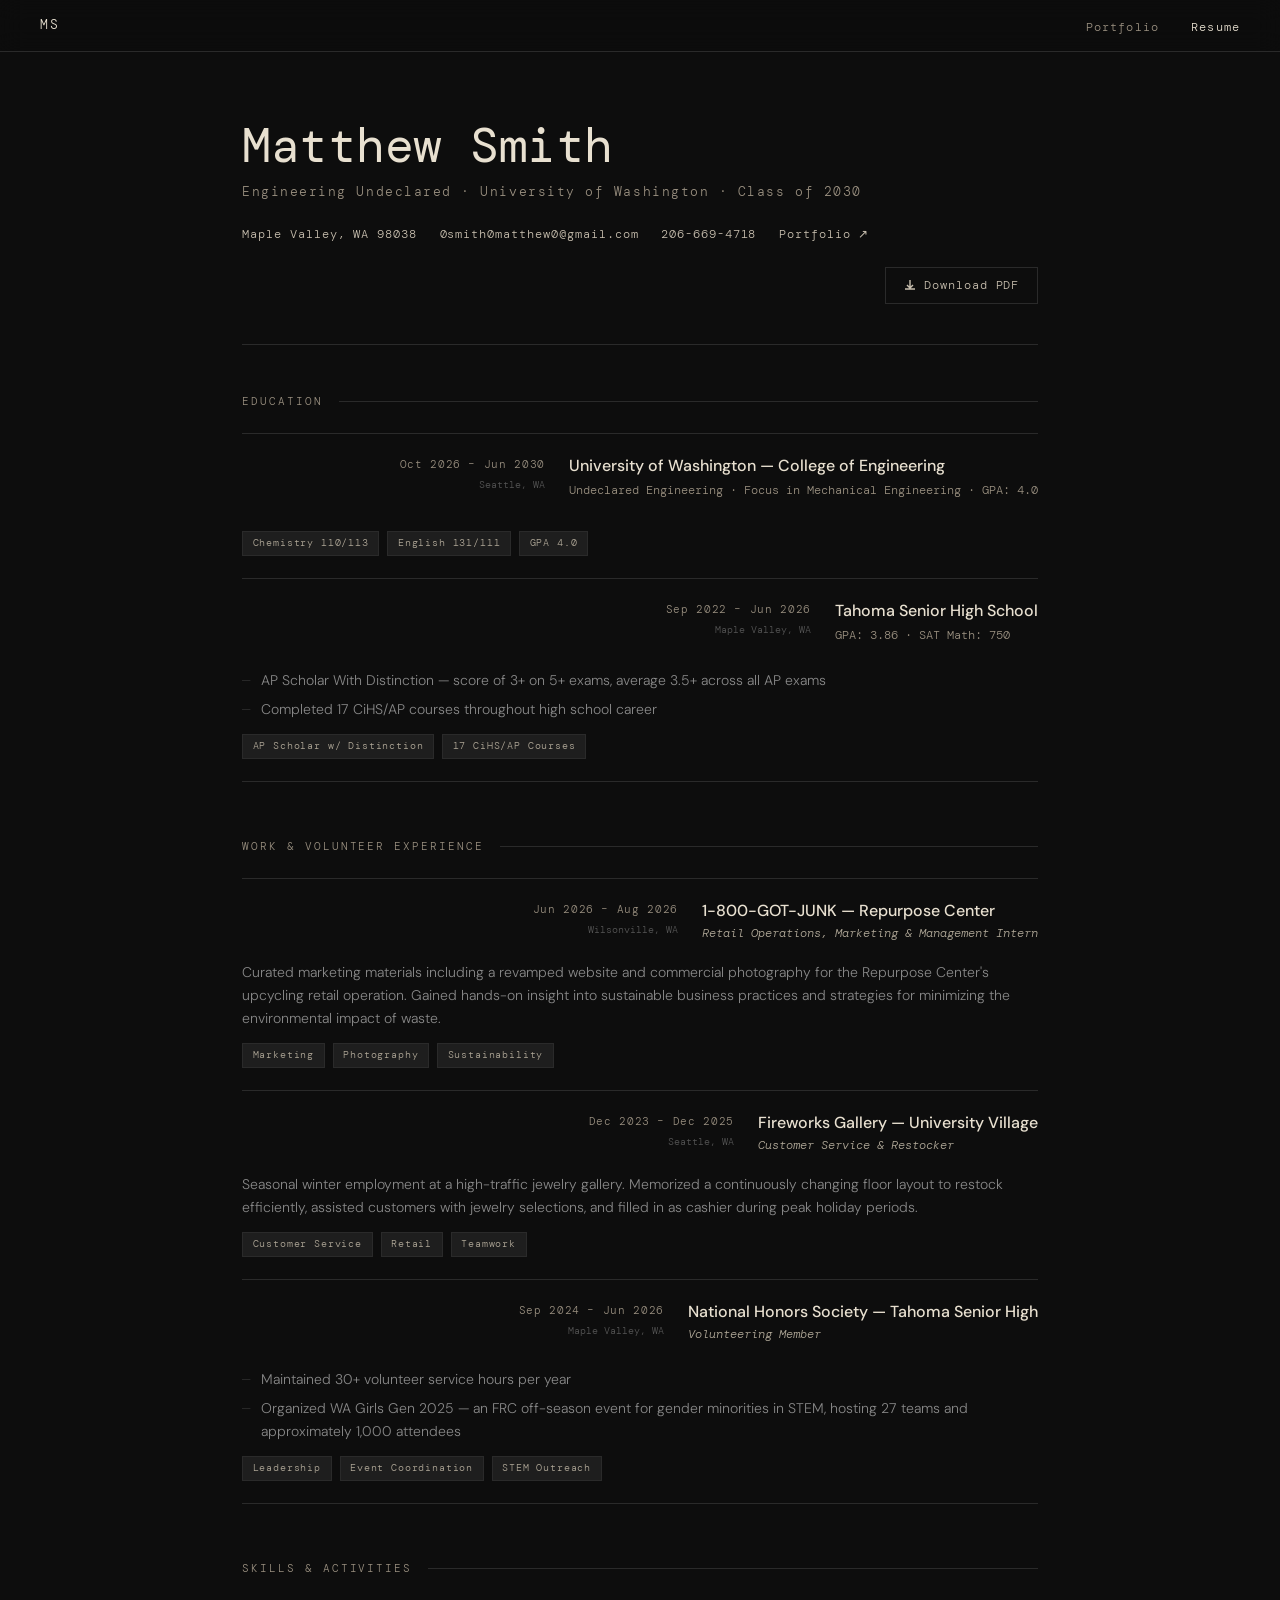
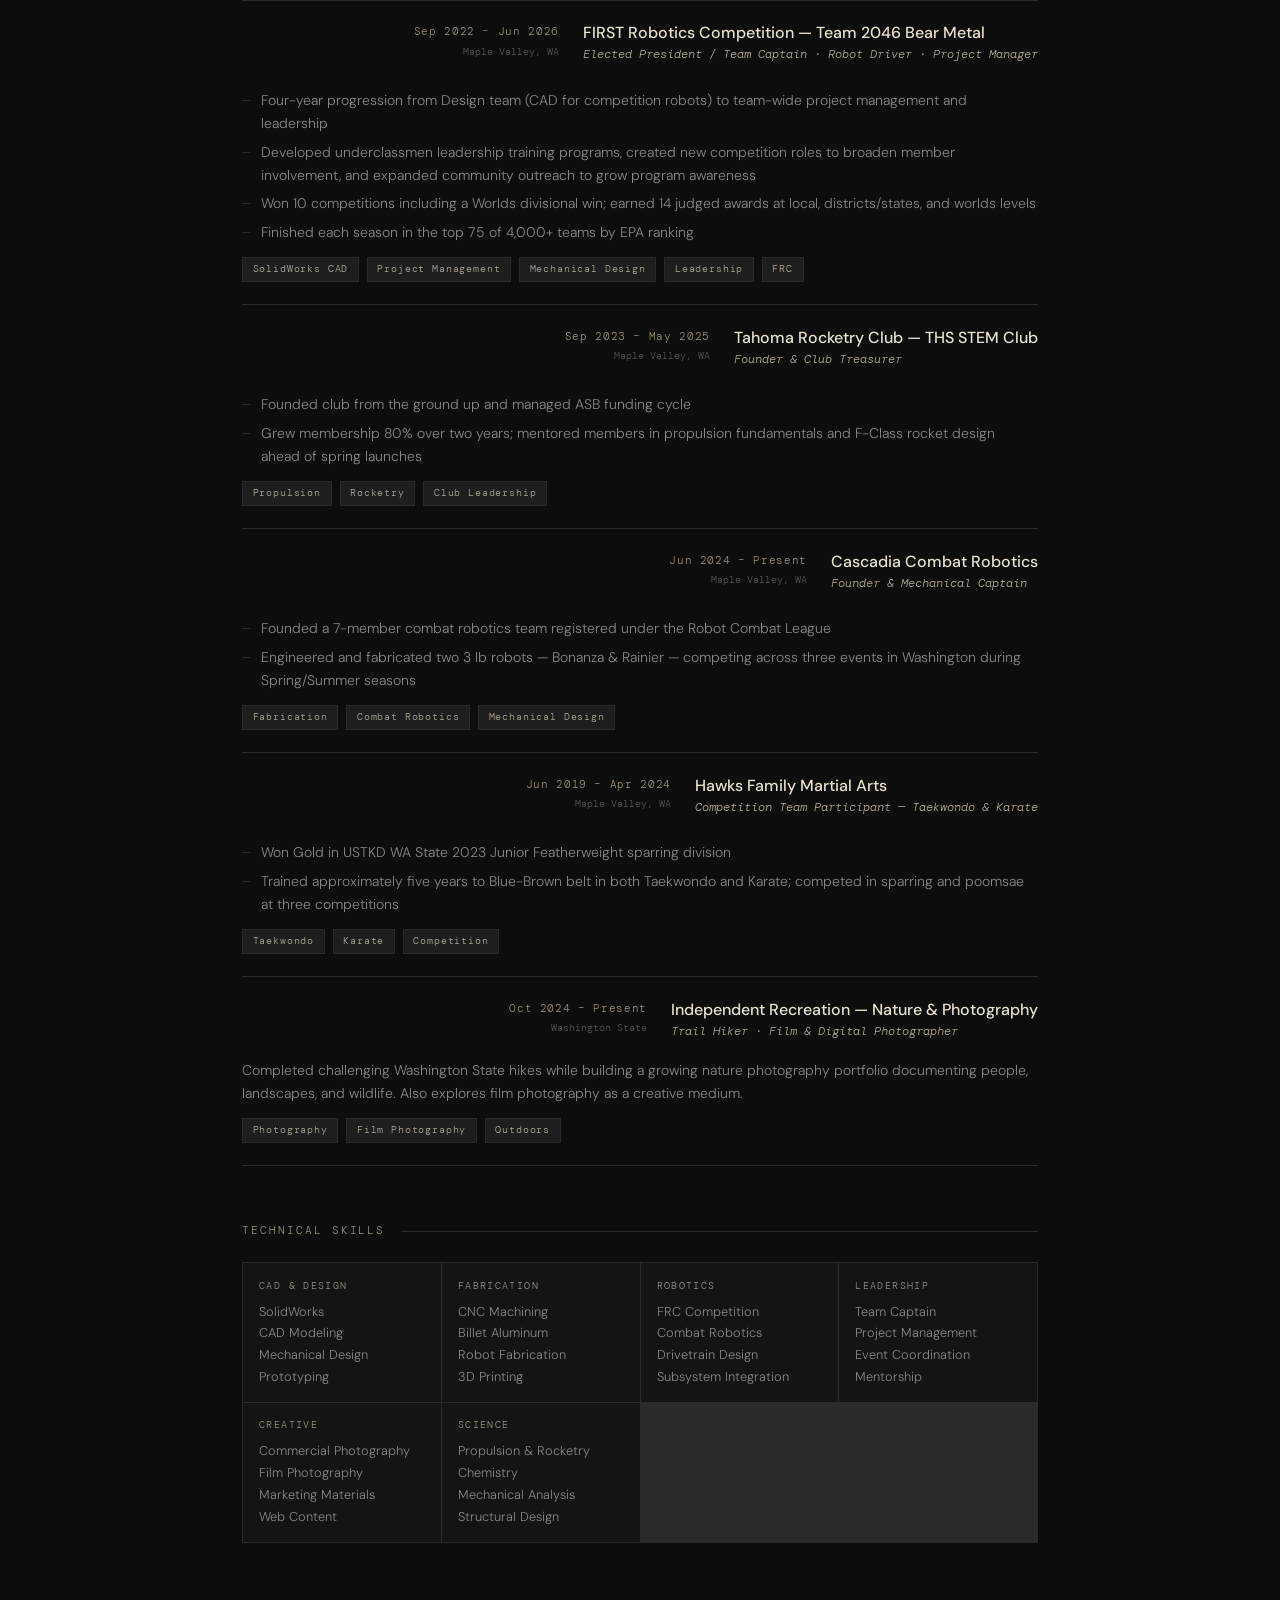
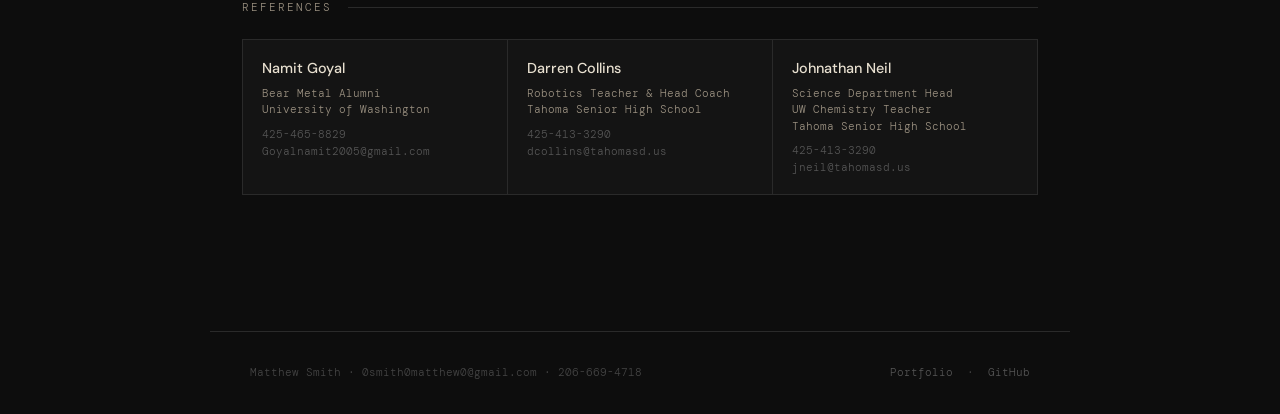
==== resume.html @ 2318c555 "Resume Page - Added" ====
<!DOCTYPE html>
<html lang="en">
<head>
  <meta charset="UTF-8" />
  <meta name="viewport" content="width=device-width, initial-scale=1.0" />
  <title>Matthew Smith — Résumé</title>
  <link rel="preconnect" href="https://fonts.googleapis.com" />
  <link rel="preconnect" href="https://fonts.gstatic.com" crossorigin />
  <link href="https://fonts.googleapis.com/css2?family=DM+Mono:ital,wght@0,300;0,400;0,500;1,300&family=DM+Sans:ital,opsz,wght@0,9..40,300;0,9..40,400;0,9..40,500;0,9..40,600;1,9..40,300&display=swap" rel="stylesheet" />
  <style>
    /* ── Design tokens (mirrors main site dark palette) ── */
    :root {
      --bg:          #0d0d0d;
      --surface:     #141414;
      --surface-2:   #1c1c1c;
      --border:      #2a2a2a;
      --accent:      #e8e0d0;       /* warm off-white — hero/headings */
      --accent-dim:  #9a9080;       /* muted labels */
      --tag-bg:      #1e1e1e;
      --tag-fg:      #b0a898;
      --link:        #c8bfaf;
      --red:         #c0392b;       /* subtle accent strip */
      --mono:        'DM Mono', monospace;
      --sans:        'DM Sans', sans-serif;
    }

    *, *::before, *::after { box-sizing: border-box; margin: 0; padding: 0; }

    html { scroll-behavior: smooth; }

    body {
      background: var(--bg);
      color: var(--accent);
      font-family: var(--sans);
      font-weight: 300;
      line-height: 1.6;
      min-height: 100vh;
    }

    /* ── NAV (matches main site) ── */
    nav {
      position: fixed; top: 0; left: 0; right: 0; z-index: 100;
      display: flex; align-items: center; justify-content: space-between;
      padding: 0 2.5rem;
      height: 52px;
      background: rgba(13,13,13,.92);
      backdrop-filter: blur(12px);
      border-bottom: 1px solid var(--border);
    }

    .nav-logo {
      font-family: var(--mono);
      font-size: .8rem;
      letter-spacing: .12em;
      color: var(--accent);
      text-decoration: none;
    }

    .nav-links {
      display: flex; gap: 2rem; align-items: center;
      list-style: none;
    }

    .nav-links a {
      font-family: var(--mono);
      font-size: .72rem;
      letter-spacing: .1em;
      color: var(--accent-dim);
      text-decoration: none;
      transition: color .2s;
    }
    .nav-links a:hover, .nav-links a.active { color: var(--accent); }

    /* ── PAGE SHELL ── */
    main {
      max-width: 860px;
      margin: 0 auto;
      padding: 120px 2rem 80px;
    }

    /* ── HERO HEADER ── */
    .resume-header {
      border-bottom: 1px solid var(--border);
      padding-bottom: 2.5rem;
      margin-bottom: 3rem;
    }

    .resume-header h1 {
      font-family: var(--mono);
      font-size: clamp(2rem, 5vw, 3rem);
      font-weight: 400;
      letter-spacing: -.01em;
      color: var(--accent);
      line-height: 1.1;
    }

    .resume-header .sub {
      font-family: var(--mono);
      font-size: .8rem;
      color: var(--accent-dim);
      letter-spacing: .12em;
      margin-top: .6rem;
    }

    .contact-row {
      display: flex; flex-wrap: wrap; gap: 1.4rem;
      margin-top: 1.4rem;
    }

    .contact-row a, .contact-row span {
      font-family: var(--mono);
      font-size: .75rem;
      color: var(--link);
      text-decoration: none;
      letter-spacing: .08em;
    }
    .contact-row a:hover { color: var(--accent); }

    .dl-btn {
      margin-left: auto;
      align-self: flex-start;
      display: inline-flex; align-items: center; gap: .5rem;
      padding: .5rem 1.1rem;
      border: 1px solid var(--border);
      color: var(--accent-dim);
      font-family: var(--mono);
      font-size: .72rem;
      letter-spacing: .1em;
      text-decoration: none;
      transition: border-color .2s, color .2s;
    }
    .dl-btn:hover { border-color: var(--accent-dim); color: var(--accent); }

    /* ── SECTION BLOCK ── */
    .section {
      margin-bottom: 3.5rem;
    }

    .section-label {
      font-family: var(--mono);
      font-size: .68rem;
      letter-spacing: .18em;
      color: var(--accent-dim);
      text-transform: uppercase;
      margin-bottom: 1.4rem;
      display: flex; align-items: center; gap: 1rem;
    }
    .section-label::after {
      content: '';
      flex: 1;
      height: 1px;
      background: var(--border);
    }

    /* ── ENTRY CARD ── */
    .entry {
      display: grid;
      grid-template-columns: 1fr auto;
      gap: .2rem 1.5rem;
      padding: 1.4rem 0;
      border-bottom: 1px solid var(--border);
    }
    .entry:first-of-type { border-top: 1px solid var(--border); }

    .entry-title {
      font-size: 1rem;
      font-weight: 500;
      color: var(--accent);
      line-height: 1.3;
    }

    .entry-org {
      font-family: var(--mono);
      font-size: .75rem;
      color: var(--accent-dim);
      margin-top: .25rem;
    }

    .entry-role {
      font-family: var(--mono);
      font-size: .72rem;
      color: var(--tag-fg);
      font-style: italic;
      margin-top: .15rem;
    }

    .entry-meta {
      text-align: right;
      grid-row: 1 / 3;
    }

    .entry-date {
      font-family: var(--mono);
      font-size: .68rem;
      color: var(--accent-dim);
      letter-spacing: .06em;
      white-space: nowrap;
    }

    .entry-location {
      font-family: var(--mono);
      font-size: .65rem;
      color: #555;
      margin-top: .2rem;
    }

    .entry-body {
      grid-column: 1 / -1;
      margin-top: .7rem;
    }

    .entry-body p {
      font-size: .875rem;
      color: #888;
      line-height: 1.65;
    }

    .entry-body ul {
      list-style: none;
      padding: 0;
      margin-top: .4rem;
    }

    .entry-body ul li {
      font-size: .875rem;
      color: #888;
      line-height: 1.65;
      padding-left: 1.2rem;
      position: relative;
      margin-bottom: .35rem;
    }
    .entry-body ul li::before {
      content: '—';
      position: absolute; left: 0;
      color: var(--border);
      font-family: var(--mono);
    }

    /* ── TAGS ── */
    .tags {
      display: flex; flex-wrap: wrap; gap: .5rem;
      margin-top: .8rem;
    }

    .tag {
      font-family: var(--mono);
      font-size: .65rem;
      letter-spacing: .08em;
      color: var(--tag-fg);
      background: var(--tag-bg);
      border: 1px solid var(--border);
      padding: .2rem .6rem;
    }

    /* ── SKILLS GRID ── */
    .skills-grid {
      display: grid;
      grid-template-columns: repeat(auto-fill, minmax(180px, 1fr));
      gap: 1px;
      background: var(--border);
      border: 1px solid var(--border);
      margin-top: 1rem;
    }

    .skill-cell {
      background: var(--surface);
      padding: .9rem 1rem;
    }

    .skill-cell .skill-cat {
      font-family: var(--mono);
      font-size: .62rem;
      letter-spacing: .14em;
      color: var(--accent-dim);
      text-transform: uppercase;
      margin-bottom: .45rem;
    }

    .skill-cell .skill-items {
      font-size: .8rem;
      color: #888;
      line-height: 1.7;
    }

    /* ── REFERENCES ── */
    .refs-grid {
      display: grid;
      grid-template-columns: repeat(auto-fill, minmax(240px, 1fr));
      gap: 1px;
      background: var(--border);
      border: 1px solid var(--border);
      margin-top: 1rem;
    }

    .ref-card {
      background: var(--surface);
      padding: 1.1rem 1.2rem;
    }

    .ref-name {
      font-size: .9rem;
      font-weight: 500;
      color: var(--accent);
    }

    .ref-title {
      font-family: var(--mono);
      font-size: .68rem;
      color: var(--accent-dim);
      margin-top: .3rem;
      line-height: 1.5;
    }

    .ref-contact {
      font-family: var(--mono);
      font-size: .68rem;
      color: #555;
      margin-top: .5rem;
    }

    /* ── FOOTER ── */
    footer {
      border-top: 1px solid var(--border);
      padding: 2rem 2.5rem;
      font-family: var(--mono);
      font-size: .7rem;
      color: #444;
      display: flex; justify-content: space-between; flex-wrap: wrap; gap: 1rem;
      max-width: 860px; margin: 0 auto;
    }

    footer a { color: #555; text-decoration: none; }
    footer a:hover { color: var(--accent-dim); }

    /* ── RESPONSIVE ── */
    @media (max-width: 600px) {
      nav { padding: 0 1rem; }
      main { padding: 90px 1rem 60px; }
      .entry { grid-template-columns: 1fr; }
      .entry-meta { text-align: left; grid-row: auto; }
      .contact-row { flex-direction: column; gap: .6rem; }
      .dl-btn { margin-left: 0; }
    }
  </style>
</head>
<body>

  <!-- NAV -->
  <nav>
    <a href="https://matthasus.github.io/Engineering-Portfolio/" class="nav-logo">MS</a>
    <ul class="nav-links">
      <li><a href="https://matthasus.github.io/Engineering-Portfolio/">Portfolio</a></li>
      <li><a href="#" class="active">Resume</a></li>
    </ul>
  </nav>

  <main>

    <!-- ── HEADER ── -->
    <header class="resume-header">
      <h1>Matthew Smith</h1>
      <p class="sub">Engineering Undeclared · University of Washington · Class of 2030</p>
      <div class="contact-row">
        <span>Maple Valley, WA 98038</span>
        <a href="mailto:0smith0matthew0@gmail.com">0smith0matthew0@gmail.com</a>
        <a href="tel:2066694718">206-669-4718</a>
        <a href="https://matthasus.github.io/Engineering-Portfolio/" target="_blank">Portfolio ↗</a>
        <a class="dl-btn" href="Matthew_Smith___Resume_2026.pdf" download>
          <svg width="12" height="12" viewBox="0 0 12 12" fill="none" stroke="currentColor" stroke-width="1.4">
            <path d="M6 1v7M3 6l3 3 3-3M1 10h10"/>
          </svg>
          Download PDF
        </a>
      </div>
    </header>

    <!-- ── EDUCATION ── -->
    <section class="section" id="education">
      <p class="section-label">Education</p>

      <div class="entry">
        <div>
          <div class="entry-title">University of Washington — College of Engineering</div>
          <div class="entry-org">Undeclared Engineering · Focus in Mechanical Engineering · GPA: 4.0</div>
        </div>
        <div class="entry-meta">
          <div class="entry-date">Oct 2026 – Jun 2030</div>
          <div class="entry-location">Seattle, WA</div>
        </div>
        <div class="entry-body">
          <div class="tags">
            <span class="tag">Chemistry 110/113</span>
            <span class="tag">English 131/111</span>
            <span class="tag">GPA 4.0</span>
          </div>
        </div>
      </div>

      <div class="entry">
        <div>
          <div class="entry-title">Tahoma Senior High School</div>
          <div class="entry-org">GPA: 3.86 · SAT Math: 750</div>
        </div>
        <div class="entry-meta">
          <div class="entry-date">Sep 2022 – Jun 2026</div>
          <div class="entry-location">Maple Valley, WA</div>
        </div>
        <div class="entry-body">
          <ul>
            <li>AP Scholar With Distinction — score of 3+ on 5+ exams, average 3.5+ across all AP exams</li>
            <li>Completed 17 CiHS/AP courses throughout high school career</li>
          </ul>
          <div class="tags">
            <span class="tag">AP Scholar w/ Distinction</span>
            <span class="tag">17 CiHS/AP Courses</span>
          </div>
        </div>
      </div>
    </section>

    <!-- ── WORK / VOLUNTEER ── -->
    <section class="section" id="experience">
      <p class="section-label">Work &amp; Volunteer Experience</p>

      <div class="entry">
        <div>
          <div class="entry-title">1-800-GOT-JUNK — Repurpose Center</div>
          <div class="entry-role">Retail Operations, Marketing &amp; Management Intern</div>
        </div>
        <div class="entry-meta">
          <div class="entry-date">Jun 2026 – Aug 2026</div>
          <div class="entry-location">Wilsonville, WA</div>
        </div>
        <div class="entry-body">
          <p>Curated marketing materials including a revamped website and commercial photography for the Repurpose Center's upcycling retail operation. Gained hands-on insight into sustainable business practices and strategies for minimizing the environmental impact of waste.</p>
          <div class="tags">
            <span class="tag">Marketing</span>
            <span class="tag">Photography</span>
            <span class="tag">Sustainability</span>
          </div>
        </div>
      </div>

      <div class="entry">
        <div>
          <div class="entry-title">Fireworks Gallery — University Village</div>
          <div class="entry-role">Customer Service &amp; Restocker</div>
        </div>
        <div class="entry-meta">
          <div class="entry-date">Dec 2023 – Dec 2025</div>
          <div class="entry-location">Seattle, WA</div>
        </div>
        <div class="entry-body">
          <p>Seasonal winter employment at a high-traffic jewelry gallery. Memorized a continuously changing floor layout to restock efficiently, assisted customers with jewelry selections, and filled in as cashier during peak holiday periods.</p>
          <div class="tags">
            <span class="tag">Customer Service</span>
            <span class="tag">Retail</span>
            <span class="tag">Teamwork</span>
          </div>
        </div>
      </div>

      <div class="entry">
        <div>
          <div class="entry-title">National Honors Society — Tahoma Senior High</div>
          <div class="entry-role">Volunteering Member</div>
        </div>
        <div class="entry-meta">
          <div class="entry-date">Sep 2024 – Jun 2026</div>
          <div class="entry-location">Maple Valley, WA</div>
        </div>
        <div class="entry-body">
          <ul>
            <li>Maintained 30+ volunteer service hours per year</li>
            <li>Organized WA Girls Gen 2025 — an FRC off-season event for gender minorities in STEM, hosting 27 teams and approximately 1,000 attendees</li>
          </ul>
          <div class="tags">
            <span class="tag">Leadership</span>
            <span class="tag">Event Coordination</span>
            <span class="tag">STEM Outreach</span>
          </div>
        </div>
      </div>
    </section>

    <!-- ── SKILLS / ACTIVITIES ── -->
    <section class="section" id="activities">
      <p class="section-label">Skills &amp; Activities</p>

      <div class="entry">
        <div>
          <div class="entry-title">FIRST Robotics Competition — Team 2046 Bear Metal</div>
          <div class="entry-role">Elected President / Team Captain · Robot Driver · Project Manager</div>
        </div>
        <div class="entry-meta">
          <div class="entry-date">Sep 2022 – Jun 2026</div>
          <div class="entry-location">Maple Valley, WA</div>
        </div>
        <div class="entry-body">
          <ul>
            <li>Four-year progression from Design team (CAD for competition robots) to team-wide project management and leadership</li>
            <li>Developed underclassmen leadership training programs, created new competition roles to broaden member involvement, and expanded community outreach to grow program awareness</li>
            <li>Won 10 competitions including a Worlds divisional win; earned 14 judged awards at local, districts/states, and worlds levels</li>
            <li>Finished each season in the top 75 of 4,000+ teams by EPA ranking</li>
          </ul>
          <div class="tags">
            <span class="tag">SolidWorks CAD</span>
            <span class="tag">Project Management</span>
            <span class="tag">Mechanical Design</span>
            <span class="tag">Leadership</span>
            <span class="tag">FRC</span>
          </div>
        </div>
      </div>

      <div class="entry">
        <div>
          <div class="entry-title">Tahoma Rocketry Club — THS STEM Club</div>
          <div class="entry-role">Founder &amp; Club Treasurer</div>
        </div>
        <div class="entry-meta">
          <div class="entry-date">Sep 2023 – May 2025</div>
          <div class="entry-location">Maple Valley, WA</div>
        </div>
        <div class="entry-body">
          <ul>
            <li>Founded club from the ground up and managed ASB funding cycle</li>
            <li>Grew membership 80% over two years; mentored members in propulsion fundamentals and F-Class rocket design ahead of spring launches</li>
          </ul>
          <div class="tags">
            <span class="tag">Propulsion</span>
            <span class="tag">Rocketry</span>
            <span class="tag">Club Leadership</span>
          </div>
        </div>
      </div>

      <div class="entry">
        <div>
          <div class="entry-title">Cascadia Combat Robotics</div>
          <div class="entry-role">Founder &amp; Mechanical Captain</div>
        </div>
        <div class="entry-meta">
          <div class="entry-date">Jun 2024 – Present</div>
          <div class="entry-location">Maple Valley, WA</div>
        </div>
        <div class="entry-body">
          <ul>
            <li>Founded a 7-member combat robotics team registered under the Robot Combat League</li>
            <li>Engineered and fabricated two 3 lb robots — Bonanza &amp; Rainier — competing across three events in Washington during Spring/Summer seasons</li>
          </ul>
          <div class="tags">
            <span class="tag">Fabrication</span>
            <span class="tag">Combat Robotics</span>
            <span class="tag">Mechanical Design</span>
          </div>
        </div>
      </div>

      <div class="entry">
        <div>
          <div class="entry-title">Hawks Family Martial Arts</div>
          <div class="entry-role">Competition Team Participant — Taekwondo &amp; Karate</div>
        </div>
        <div class="entry-meta">
          <div class="entry-date">Jun 2019 – Apr 2024</div>
          <div class="entry-location">Maple Valley, WA</div>
        </div>
        <div class="entry-body">
          <ul>
            <li>Won Gold in USTKD WA State 2023 Junior Featherweight sparring division</li>
            <li>Trained approximately five years to Blue-Brown belt in both Taekwondo and Karate; competed in sparring and poomsae at three competitions</li>
          </ul>
          <div class="tags">
            <span class="tag">Taekwondo</span>
            <span class="tag">Karate</span>
            <span class="tag">Competition</span>
          </div>
        </div>
      </div>

      <div class="entry">
        <div>
          <div class="entry-title">Independent Recreation — Nature &amp; Photography</div>
          <div class="entry-role">Trail Hiker · Film &amp; Digital Photographer</div>
        </div>
        <div class="entry-meta">
          <div class="entry-date">Oct 2024 – Present</div>
          <div class="entry-location">Washington State</div>
        </div>
        <div class="entry-body">
          <p>Completed challenging Washington State hikes while building a growing nature photography portfolio documenting people, landscapes, and wildlife. Also explores film photography as a creative medium.</p>
          <div class="tags">
            <span class="tag">Photography</span>
            <span class="tag">Film Photography</span>
            <span class="tag">Outdoors</span>
          </div>
        </div>
      </div>
    </section>

    <!-- ── SKILLS SUMMARY ── -->
    <section class="section" id="skills">
      <p class="section-label">Technical Skills</p>
      <div class="skills-grid">
        <div class="skill-cell">
          <p class="skill-cat">CAD &amp; Design</p>
          <p class="skill-items">SolidWorks<br>CAD Modeling<br>Mechanical Design<br>Prototyping</p>
        </div>
        <div class="skill-cell">
          <p class="skill-cat">Fabrication</p>
          <p class="skill-items">CNC Machining<br>Billet Aluminum<br>Robot Fabrication<br>3D Printing</p>
        </div>
        <div class="skill-cell">
          <p class="skill-cat">Robotics</p>
          <p class="skill-items">FRC Competition<br>Combat Robotics<br>Drivetrain Design<br>Subsystem Integration</p>
        </div>
        <div class="skill-cell">
          <p class="skill-cat">Leadership</p>
          <p class="skill-items">Team Captain<br>Project Management<br>Event Coordination<br>Mentorship</p>
        </div>
        <div class="skill-cell">
          <p class="skill-cat">Creative</p>
          <p class="skill-items">Commercial Photography<br>Film Photography<br>Marketing Materials<br>Web Content</p>
        </div>
        <div class="skill-cell">
          <p class="skill-cat">Science</p>
          <p class="skill-items">Propulsion &amp; Rocketry<br>Chemistry<br>Mechanical Analysis<br>Structural Design</p>
        </div>
      </div>
    </section>

    <!-- ── REFERENCES ── -->
    <section class="section" id="references">
      <p class="section-label">References</p>
      <div class="refs-grid">
        <div class="ref-card">
          <p class="ref-name">Namit Goyal</p>
          <p class="ref-title">Bear Metal Alumni<br>University of Washington</p>
          <p class="ref-contact">425-465-8829<br>Goyalnamit2005@gmail.com</p>
        </div>
        <div class="ref-card">
          <p class="ref-name">Darren Collins</p>
          <p class="ref-title">Robotics Teacher &amp; Head Coach<br>Tahoma Senior High School</p>
          <p class="ref-contact">425-413-3290<br>dcollins@tahomasd.us</p>
        </div>
        <div class="ref-card">
          <p class="ref-name">Johnathan Neil</p>
          <p class="ref-title">Science Department Head<br>UW Chemistry Teacher<br>Tahoma Senior High School</p>
          <p class="ref-contact">425-413-3290<br>jneil@tahomasd.us</p>
        </div>
      </div>
    </section>

  </main>

  <footer>
    <span>Matthew Smith · 0smith0matthew0@gmail.com · 206-669-4718</span>
    <span>
      <a href="https://matthasus.github.io/Engineering-Portfolio/">Portfolio</a>
      &nbsp;·&nbsp;
      <a href="https://github.com/matthasus" target="_blank">GitHub</a>
    </span>
  </footer>

</body>
</html>
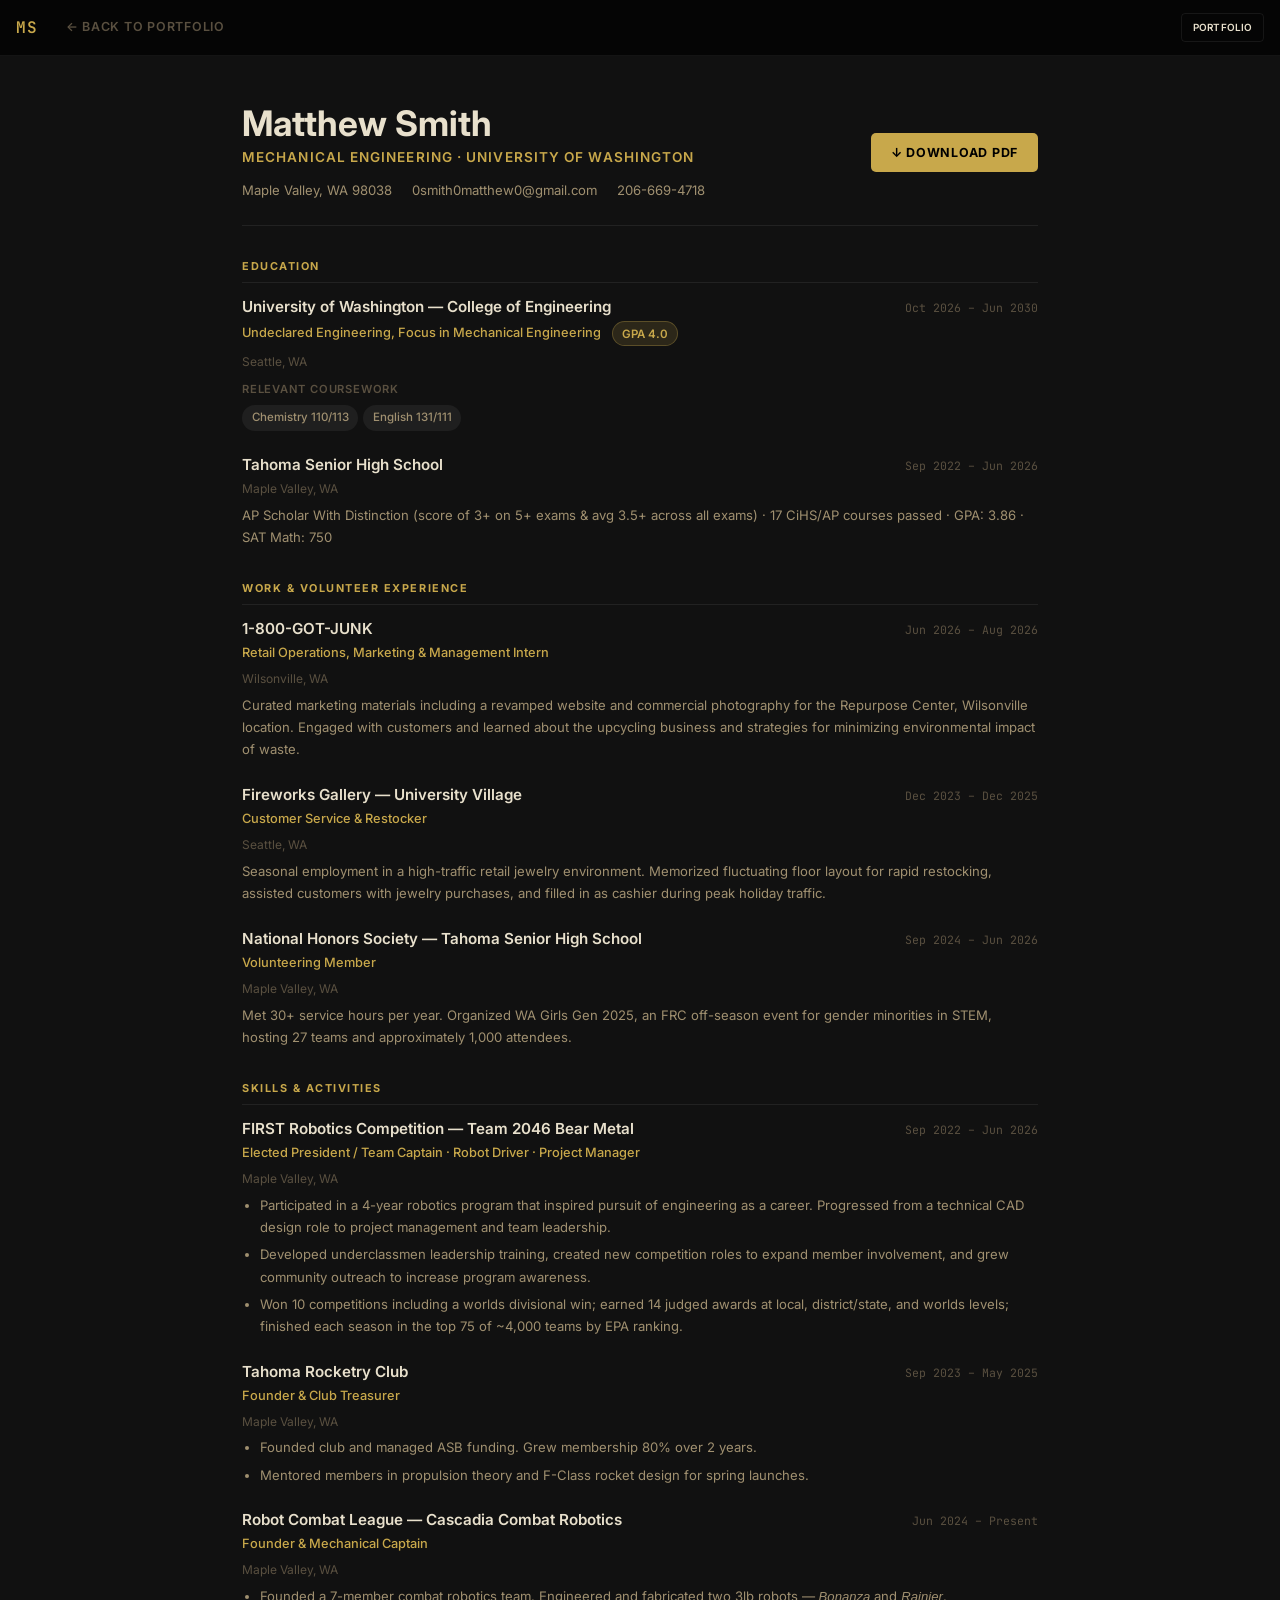
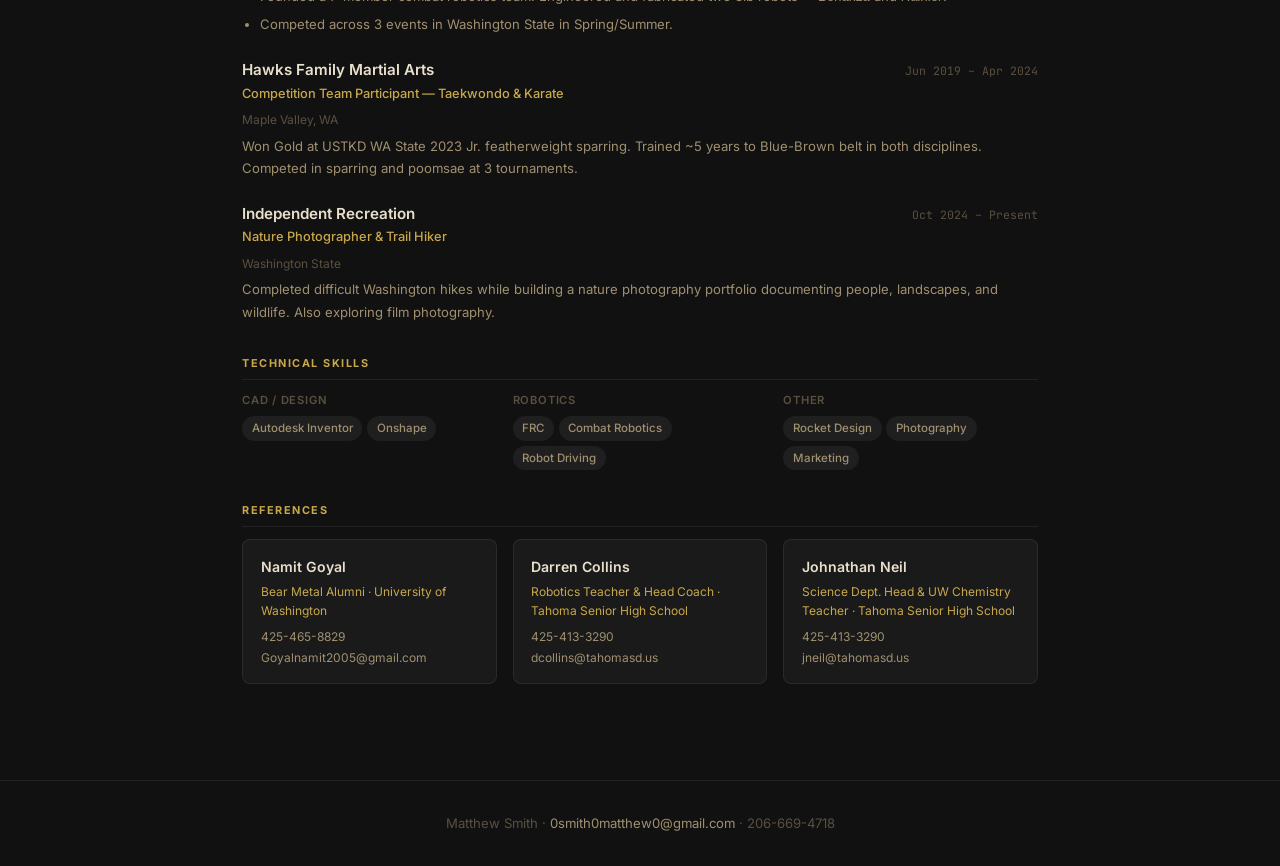
==== commit 97da8b8a: "More Images" ====
--- a/resume.html
+++ b/resume.html
@@ -1,667 +1,470 @@
 <!DOCTYPE html>
-<html lang="en">
+<html lang="en" data-theme="dark">
 <head>
-  <meta charset="UTF-8" />
-  <meta name="viewport" content="width=device-width, initial-scale=1.0" />
-  <title>Matthew Smith — Résumé</title>
-  <link rel="preconnect" href="https://fonts.googleapis.com" />
-  <link rel="preconnect" href="https://fonts.gstatic.com" crossorigin />
-  <link href="https://fonts.googleapis.com/css2?family=DM+Mono:ital,wght@0,300;0,400;0,500;1,300&family=DM+Sans:ital,opsz,wght@0,9..40,300;0,9..40,400;0,9..40,500;0,9..40,600;1,9..40,300&display=swap" rel="stylesheet" />
+  <meta charset="UTF-8"/>
+  <meta name="viewport" content="width=device-width, initial-scale=1.0"/>
+  <title>Matthew Smith — Resume</title>
+  <link rel="preconnect" href="https://fonts.googleapis.com"/>
+  <link href="https://fonts.googleapis.com/css2?family=Inter:wght@400;500;600;700&family=JetBrains+Mono:wght@400;600&display=swap" rel="stylesheet"/>
+  <link rel="stylesheet" href="style.css"/>
   <style>
-    /* ── Design tokens (mirrors main site dark palette) ── */
-    :root {
-      --bg:          #0d0d0d;
-      --surface:     #141414;
-      --surface-2:   #1c1c1c;
-      --border:      #2a2a2a;
-      --accent:      #e8e0d0;       /* warm off-white — hero/headings */
-      --accent-dim:  #9a9080;       /* muted labels */
-      --tag-bg:      #1e1e1e;
-      --tag-fg:      #b0a898;
-      --link:        #c8bfaf;
-      --red:         #c0392b;       /* subtle accent strip */
-      --mono:        'DM Mono', monospace;
-      --sans:        'DM Sans', sans-serif;
-    }
-
-    *, *::before, *::after { box-sizing: border-box; margin: 0; padding: 0; }
-
-    html { scroll-behavior: smooth; }
-
-    body {
-      background: var(--bg);
-      color: var(--accent);
-      font-family: var(--sans);
-      font-weight: 300;
-      line-height: 1.6;
-      min-height: 100vh;
-    }
-
-    /* ── NAV (matches main site) ── */
-    nav {
-      position: fixed; top: 0; left: 0; right: 0; z-index: 100;
-      display: flex; align-items: center; justify-content: space-between;
-      padding: 0 2.5rem;
-      height: 52px;
-      background: rgba(13,13,13,.92);
-      backdrop-filter: blur(12px);
-      border-bottom: 1px solid var(--border);
-    }
-
-    .nav-logo {
-      font-family: var(--mono);
-      font-size: .8rem;
-      letter-spacing: .12em;
-      color: var(--accent);
-      text-decoration: none;
-    }
-
-    .nav-links {
-      display: flex; gap: 2rem; align-items: center;
-      list-style: none;
-    }
-
-    .nav-links a {
-      font-family: var(--mono);
-      font-size: .72rem;
-      letter-spacing: .1em;
-      color: var(--accent-dim);
-      text-decoration: none;
-      transition: color .2s;
-    }
-    .nav-links a:hover, .nav-links a.active { color: var(--accent); }
-
-    /* ── PAGE SHELL ── */
-    main {
+    .resume-page {
       max-width: 860px;
       margin: 0 auto;
-      padding: 120px 2rem 80px;
-    }
-
-    /* ── HERO HEADER ── */
+      padding: calc(var(--header-h) + 3rem) 2rem 4rem;
+    }
+
     .resume-header {
+      display: flex;
+      align-items: flex-start;
+      justify-content: space-between;
+      gap: 2rem;
+      padding-bottom: 1.5rem;
       border-bottom: 1px solid var(--border);
-      padding-bottom: 2.5rem;
-      margin-bottom: 3rem;
-    }
-
-    .resume-header h1 {
-      font-family: var(--mono);
-      font-size: clamp(2rem, 5vw, 3rem);
-      font-weight: 400;
-      letter-spacing: -.01em;
+      margin-bottom: 2rem;
+      flex-wrap: wrap;
+    }
+
+    .resume-name {
+      font-size: 2.2rem;
+      font-weight: 700;
+      color: var(--text-primary);
+      margin: 0 0 0.25rem;
+      line-height: 1.1;
+    }
+
+    .resume-title {
+      font-size: 0.85rem;
       color: var(--accent);
-      line-height: 1.1;
-    }
-
-    .resume-header .sub {
-      font-family: var(--mono);
-      font-size: .8rem;
-      color: var(--accent-dim);
-      letter-spacing: .12em;
-      margin-top: .6rem;
-    }
-
-    .contact-row {
-      display: flex; flex-wrap: wrap; gap: 1.4rem;
-      margin-top: 1.4rem;
-    }
-
-    .contact-row a, .contact-row span {
-      font-family: var(--mono);
-      font-size: .75rem;
-      color: var(--link);
-      text-decoration: none;
-      letter-spacing: .08em;
-    }
-    .contact-row a:hover { color: var(--accent); }
-
-    .dl-btn {
-      margin-left: auto;
-      align-self: flex-start;
-      display: inline-flex; align-items: center; gap: .5rem;
-      padding: .5rem 1.1rem;
-      border: 1px solid var(--border);
-      color: var(--accent-dim);
-      font-family: var(--mono);
-      font-size: .72rem;
-      letter-spacing: .1em;
-      text-decoration: none;
-      transition: border-color .2s, color .2s;
-    }
-    .dl-btn:hover { border-color: var(--accent-dim); color: var(--accent); }
-
-    /* ── SECTION BLOCK ── */
-    .section {
-      margin-bottom: 3.5rem;
-    }
-
-    .section-label {
-      font-family: var(--mono);
-      font-size: .68rem;
-      letter-spacing: .18em;
-      color: var(--accent-dim);
+      font-weight: 600;
+      letter-spacing: 0.08em;
       text-transform: uppercase;
-      margin-bottom: 1.4rem;
-      display: flex; align-items: center; gap: 1rem;
-    }
-    .section-label::after {
-      content: '';
-      flex: 1;
-      height: 1px;
-      background: var(--border);
-    }
-
-    /* ── ENTRY CARD ── */
-    .entry {
-      display: grid;
-      grid-template-columns: 1fr auto;
-      gap: .2rem 1.5rem;
-      padding: 1.4rem 0;
+      margin: 0 0 0.75rem;
+    }
+
+    .resume-contact {
+      display: flex;
+      flex-wrap: wrap;
+      gap: 0.4rem 1.25rem;
+      font-size: 0.82rem;
+      color: var(--text-secondary);
+    }
+    .resume-contact a { color: var(--text-secondary); transition: color 0.2s; }
+    .resume-contact a:hover { color: var(--accent); }
+
+    .pdf-btn {
+      display: inline-flex;
+      align-items: center;
+      gap: 0.4rem;
+      padding: 0.6rem 1.25rem;
+      background: var(--accent);
+      color: #000;
+      font-size: 0.78rem;
+      font-weight: 700;
+      letter-spacing: 0.06em;
+      text-transform: uppercase;
+      border-radius: 5px;
+      white-space: nowrap;
+      transition: background 0.2s;
+      flex-shrink: 0;
+      align-self: center;
+    }
+    .pdf-btn:hover { background: var(--accent-dark); color: #fff; }
+
+    .resume-section { margin-bottom: 2rem; }
+
+    .resume-section-title {
+      font-size: 0.68rem;
+      font-weight: 700;
+      letter-spacing: 0.14em;
+      text-transform: uppercase;
+      color: var(--accent);
+      margin-bottom: 0.75rem;
+      padding-bottom: 0.4rem;
       border-bottom: 1px solid var(--border);
     }
-    .entry:first-of-type { border-top: 1px solid var(--border); }
+
+    .resume-entry { margin-bottom: 1.4rem; }
+
+    .entry-header {
+      display: flex;
+      justify-content: space-between;
+      align-items: baseline;
+      gap: 1rem;
+      flex-wrap: wrap;
+      margin-bottom: 0.1rem;
+    }
 
     .entry-title {
-      font-size: 1rem;
+      font-size: 0.95rem;
+      font-weight: 600;
+      color: var(--text-primary);
+    }
+
+    .entry-date {
+      font-size: 0.72rem;
+      color: var(--text-muted);
+      font-family: 'JetBrains Mono', monospace;
+      white-space: nowrap;
+    }
+
+    .entry-sub {
+      font-size: 0.8rem;
+      color: var(--accent);
       font-weight: 500;
-      color: var(--accent);
-      line-height: 1.3;
-    }
-
-    .entry-org {
-      font-family: var(--mono);
-      font-size: .75rem;
-      color: var(--accent-dim);
-      margin-top: .25rem;
-    }
-
-    .entry-role {
-      font-family: var(--mono);
-      font-size: .72rem;
-      color: var(--tag-fg);
-      font-style: italic;
-      margin-top: .15rem;
-    }
-
-    .entry-meta {
-      text-align: right;
-      grid-row: 1 / 3;
-    }
-
-    .entry-date {
-      font-family: var(--mono);
-      font-size: .68rem;
-      color: var(--accent-dim);
-      letter-spacing: .06em;
-      white-space: nowrap;
-    }
-
-    .entry-location {
-      font-family: var(--mono);
-      font-size: .65rem;
-      color: #555;
-      margin-top: .2rem;
-    }
-
-    .entry-body {
-      grid-column: 1 / -1;
-      margin-top: .7rem;
-    }
-
-    .entry-body p {
-      font-size: .875rem;
-      color: #888;
-      line-height: 1.65;
-    }
-
-    .entry-body ul {
-      list-style: none;
+      margin-bottom: 0.35rem;
+    }
+
+    .entry-loc {
+      font-size: 0.75rem;
+      color: var(--text-muted);
+      margin-bottom: 0.35rem;
+    }
+
+    .entry-detail {
+      font-size: 0.82rem;
+      color: var(--text-secondary);
+      line-height: 1.7;
+    }
+
+    .entry-detail ul {
+      margin: 0.3rem 0 0 1.1rem;
       padding: 0;
-      margin-top: .4rem;
-    }
-
-    .entry-body ul li {
-      font-size: .875rem;
-      color: #888;
-      line-height: 1.65;
-      padding-left: 1.2rem;
-      position: relative;
-      margin-bottom: .35rem;
-    }
-    .entry-body ul li::before {
-      content: '—';
-      position: absolute; left: 0;
-      color: var(--border);
-      font-family: var(--mono);
-    }
-
-    /* ── TAGS ── */
-    .tags {
-      display: flex; flex-wrap: wrap; gap: .5rem;
-      margin-top: .8rem;
-    }
-
-    .tag {
-      font-family: var(--mono);
-      font-size: .65rem;
-      letter-spacing: .08em;
-      color: var(--tag-fg);
-      background: var(--tag-bg);
-      border: 1px solid var(--border);
-      padding: .2rem .6rem;
-    }
-
-    /* ── SKILLS GRID ── */
+    }
+    .entry-detail li { margin-bottom: 0.3rem; }
+
     .skills-grid {
       display: grid;
-      grid-template-columns: repeat(auto-fill, minmax(180px, 1fr));
-      gap: 1px;
-      background: var(--border);
-      border: 1px solid var(--border);
-      margin-top: 1rem;
-    }
-
-    .skill-cell {
-      background: var(--surface);
-      padding: .9rem 1rem;
-    }
-
-    .skill-cell .skill-cat {
-      font-family: var(--mono);
-      font-size: .62rem;
-      letter-spacing: .14em;
-      color: var(--accent-dim);
+      grid-template-columns: repeat(auto-fill, minmax(190px, 1fr));
+      gap: 1rem;
+    }
+
+    .skill-group-title {
+      font-size: 0.7rem;
+      font-weight: 600;
+      letter-spacing: 0.07em;
       text-transform: uppercase;
-      margin-bottom: .45rem;
-    }
-
-    .skill-cell .skill-items {
-      font-size: .8rem;
-      color: #888;
-      line-height: 1.7;
-    }
-
-    /* ── REFERENCES ── */
-    .refs-grid {
+      color: var(--text-muted);
+      margin-bottom: 0.4rem;
+    }
+
+    .skill-tags { display: flex; flex-wrap: wrap; gap: 0.3rem; }
+
+    .skill-tag {
+      padding: 0.2rem 0.6rem;
+      border-radius: 999px;
+      background: var(--tag-bg);
+      color: var(--text-secondary);
+      font-size: 0.72rem;
+      font-weight: 500;
+    }
+
+    .gpa-badge {
+      display: inline-block;
+      padding: 0.15rem 0.55rem;
+      border-radius: 999px;
+      background: rgba(200,168,75,0.15);
+      border: 1px solid rgba(200,168,75,0.3);
+      color: var(--accent);
+      font-size: 0.72rem;
+      font-weight: 600;
+      margin-left: 0.5rem;
+      vertical-align: middle;
+    }
+
+    .ref-grid {
       display: grid;
       grid-template-columns: repeat(auto-fill, minmax(240px, 1fr));
-      gap: 1px;
-      background: var(--border);
+      gap: 1rem;
+    }
+
+    .ref-card {
+      background: var(--card-bg);
       border: 1px solid var(--border);
-      margin-top: 1rem;
-    }
-
-    .ref-card {
-      background: var(--surface);
-      padding: 1.1rem 1.2rem;
+      border-radius: 8px;
+      padding: 1rem 1.1rem;
     }
 
     .ref-name {
-      font-size: .9rem;
-      font-weight: 500;
+      font-size: 0.88rem;
+      font-weight: 600;
+      color: var(--text-primary);
+      margin-bottom: 0.2rem;
+    }
+
+    .ref-role {
+      font-size: 0.75rem;
       color: var(--accent);
-    }
-
-    .ref-title {
-      font-family: var(--mono);
-      font-size: .68rem;
-      color: var(--accent-dim);
-      margin-top: .3rem;
-      line-height: 1.5;
+      margin-bottom: 0.4rem;
     }
 
     .ref-contact {
-      font-family: var(--mono);
-      font-size: .68rem;
-      color: #555;
-      margin-top: .5rem;
-    }
-
-    /* ── FOOTER ── */
-    footer {
-      border-top: 1px solid var(--border);
-      padding: 2rem 2.5rem;
-      font-family: var(--mono);
-      font-size: .7rem;
-      color: #444;
-      display: flex; justify-content: space-between; flex-wrap: wrap; gap: 1rem;
-      max-width: 860px; margin: 0 auto;
-    }
-
-    footer a { color: #555; text-decoration: none; }
-    footer a:hover { color: var(--accent-dim); }
-
-    /* ── RESPONSIVE ── */
+      font-size: 0.75rem;
+      color: var(--text-secondary);
+      display: flex;
+      flex-direction: column;
+      gap: 0.15rem;
+    }
+    .ref-contact a { color: var(--text-secondary); transition: color 0.2s; }
+    .ref-contact a:hover { color: var(--accent); }
+
     @media (max-width: 600px) {
-      nav { padding: 0 1rem; }
-      main { padding: 90px 1rem 60px; }
-      .entry { grid-template-columns: 1fr; }
-      .entry-meta { text-align: left; grid-row: auto; }
-      .contact-row { flex-direction: column; gap: .6rem; }
-      .dl-btn { margin-left: 0; }
+      .resume-header { flex-direction: column; }
+      .pdf-btn { align-self: flex-start; }
     }
   </style>
 </head>
 <body>
 
-  <!-- NAV -->
-  <nav>
-    <a href="https://matthasus.github.io/Engineering-Portfolio/" class="nav-logo">MS</a>
-    <ul class="nav-links">
-      <li><a href="https://matthasus.github.io/Engineering-Portfolio/">Portfolio</a></li>
-      <li><a href="#" class="active">Resume</a></li>
-    </ul>
-  </nav>
-
-  <main>
+  <header class="site-header">
+    <a class="site-logo" href="index.html">MS</a>
+    <nav class="proj-nav">
+      <a href="index.html">← Back to Portfolio</a>
+    </nav>
+    <a class="resume-btn" href="index.html">Portfolio</a>
+    <button class="burger" id="burger" aria-label="Menu">&#9776;</button>
+  </header>
+
+  <div class="mobile-nav" id="mobileNav">
+    <a href="index.html">← Back to Portfolio</a>
+  </div>
+
+  <main class="resume-page">
 
     <!-- ── HEADER ── -->
-    <header class="resume-header">
-      <h1>Matthew Smith</h1>
-      <p class="sub">Engineering Undeclared · University of Washington · Class of 2030</p>
-      <div class="contact-row">
-        <span>Maple Valley, WA 98038</span>
-        <a href="mailto:0smith0matthew0@gmail.com">0smith0matthew0@gmail.com</a>
-        <a href="tel:2066694718">206-669-4718</a>
-        <a href="https://matthasus.github.io/Engineering-Portfolio/" target="_blank">Portfolio ↗</a>
-        <a class="dl-btn" href="Matthew_Smith___Resume_2026.pdf" download>
-          <svg width="12" height="12" viewBox="0 0 12 12" fill="none" stroke="currentColor" stroke-width="1.4">
-            <path d="M6 1v7M3 6l3 3 3-3M1 10h10"/>
-          </svg>
-          Download PDF
-        </a>
-      </div>
-    </header>
+    <div class="resume-header">
+      <div>
+        <h1 class="resume-name">Matthew Smith</h1>
+        <p class="resume-title">Mechanical Engineering · University of Washington</p>
+        <div class="resume-contact">
+          <span>Maple Valley, WA 98038</span>
+          <a href="mailto:0smith0matthew0@gmail.com">0smith0matthew0@gmail.com</a>
+          <a href="tel:2066694718">206-669-4718</a>
+        </div>
+      </div>
+      <a class="pdf-btn" href="assets/matthew-smith-resume.pdf" target="_blank">↓ Download PDF</a>
+    </div>
 
     <!-- ── EDUCATION ── -->
-    <section class="section" id="education">
-      <p class="section-label">Education</p>
-
-      <div class="entry">
+    <div class="resume-section">
+      <div class="resume-section-title">Education</div>
+
+      <div class="resume-entry">
+        <div class="entry-header">
+          <span class="entry-title">University of Washington — College of Engineering</span>
+          <span class="entry-date">Oct 2026 – Jun 2030</span>
+        </div>
+        <div class="entry-sub">Undeclared Engineering, Focus in Mechanical Engineering <span class="gpa-badge">GPA 4.0</span></div>
+        <div class="entry-loc">Seattle, WA</div>
+        <div class="entry-detail">
+          <span class="skill-group-title">Relevant Coursework</span>
+          <div class="skill-tags" style="margin-top:0.35rem">
+            <span class="skill-tag">Chemistry 110/113</span>
+            <span class="skill-tag">English 131/111</span>
+          </div>
+        </div>
+      </div>
+
+      <div class="resume-entry">
+        <div class="entry-header">
+          <span class="entry-title">Tahoma Senior High School</span>
+          <span class="entry-date">Sep 2022 – Jun 2026</span>
+        </div>
+        <div class="entry-loc">Maple Valley, WA</div>
+        <div class="entry-detail">
+          AP Scholar With Distinction (score of 3+ on 5+ exams &amp; avg 3.5+ across all exams) · 17 CiHS/AP courses passed · GPA: 3.86 · SAT Math: 750
+        </div>
+      </div>
+    </div>
+
+    <!-- ── WORK / VOLUNTEER ── -->
+    <div class="resume-section">
+      <div class="resume-section-title">Work &amp; Volunteer Experience</div>
+
+      <div class="resume-entry">
+        <div class="entry-header">
+          <span class="entry-title">1-800-GOT-JUNK</span>
+          <span class="entry-date">Jun 2026 – Aug 2026</span>
+        </div>
+        <div class="entry-sub">Retail Operations, Marketing &amp; Management Intern</div>
+        <div class="entry-loc">Wilsonville, WA</div>
+        <div class="entry-detail">
+          Curated marketing materials including a revamped website and commercial photography for the Repurpose Center, Wilsonville location. Engaged with customers and learned about the upcycling business and strategies for minimizing environmental impact of waste.
+        </div>
+      </div>
+
+      <div class="resume-entry">
+        <div class="entry-header">
+          <span class="entry-title">Fireworks Gallery — University Village</span>
+          <span class="entry-date">Dec 2023 – Dec 2025</span>
+        </div>
+        <div class="entry-sub">Customer Service &amp; Restocker</div>
+        <div class="entry-loc">Seattle, WA</div>
+        <div class="entry-detail">
+          Seasonal employment in a high-traffic retail jewelry environment. Memorized fluctuating floor layout for rapid restocking, assisted customers with jewelry purchases, and filled in as cashier during peak holiday traffic.
+        </div>
+      </div>
+
+      <div class="resume-entry">
+        <div class="entry-header">
+          <span class="entry-title">National Honors Society — Tahoma Senior High School</span>
+          <span class="entry-date">Sep 2024 – Jun 2026</span>
+        </div>
+        <div class="entry-sub">Volunteering Member</div>
+        <div class="entry-loc">Maple Valley, WA</div>
+        <div class="entry-detail">
+          Met 30+ service hours per year. Organized WA Girls Gen 2025, an FRC off-season event for gender minorities in STEM, hosting 27 teams and approximately 1,000 attendees.
+        </div>
+      </div>
+    </div>
+
+    <!-- ── SKILLS & ACTIVITIES ── -->
+    <div class="resume-section">
+      <div class="resume-section-title">Skills &amp; Activities</div>
+
+      <div class="resume-entry">
+        <div class="entry-header">
+          <span class="entry-title">FIRST Robotics Competition — Team 2046 Bear Metal</span>
+          <span class="entry-date">Sep 2022 – Jun 2026</span>
+        </div>
+        <div class="entry-sub">Elected President / Team Captain · Robot Driver · Project Manager</div>
+        <div class="entry-loc">Maple Valley, WA</div>
+        <div class="entry-detail">
+          <ul>
+            <li>Participated in a 4-year robotics program that inspired pursuit of engineering as a career. Progressed from a technical CAD design role to project management and team leadership.</li>
+            <li>Developed underclassmen leadership training, created new competition roles to expand member involvement, and grew community outreach to increase program awareness.</li>
+            <li>Won 10 competitions including a worlds divisional win; earned 14 judged awards at local, district/state, and worlds levels; finished each season in the top 75 of ~4,000 teams by EPA ranking.</li>
+          </ul>
+        </div>
+      </div>
+
+      <div class="resume-entry">
+        <div class="entry-header">
+          <span class="entry-title">Tahoma Rocketry Club</span>
+          <span class="entry-date">Sep 2023 – May 2025</span>
+        </div>
+        <div class="entry-sub">Founder &amp; Club Treasurer</div>
+        <div class="entry-loc">Maple Valley, WA</div>
+        <div class="entry-detail">
+          <ul>
+            <li>Founded club and managed ASB funding. Grew membership 80% over 2 years.</li>
+            <li>Mentored members in propulsion theory and F-Class rocket design for spring launches.</li>
+          </ul>
+        </div>
+      </div>
+
+      <div class="resume-entry">
+        <div class="entry-header">
+          <span class="entry-title">Robot Combat League — Cascadia Combat Robotics</span>
+          <span class="entry-date">Jun 2024 – Present</span>
+        </div>
+        <div class="entry-sub">Founder &amp; Mechanical Captain</div>
+        <div class="entry-loc">Maple Valley, WA</div>
+        <div class="entry-detail">
+          <ul>
+            <li>Founded a 7-member combat robotics team. Engineered and fabricated two 3lb robots — <em>Bonanza</em> and <em>Rainier</em>.</li>
+            <li>Competed across 3 events in Washington State in Spring/Summer.</li>
+          </ul>
+        </div>
+      </div>
+
+      <div class="resume-entry">
+        <div class="entry-header">
+          <span class="entry-title">Hawks Family Martial Arts</span>
+          <span class="entry-date">Jun 2019 – Apr 2024</span>
+        </div>
+        <div class="entry-sub">Competition Team Participant — Taekwondo &amp; Karate</div>
+        <div class="entry-loc">Maple Valley, WA</div>
+        <div class="entry-detail">
+          Won Gold at USTKD WA State 2023 Jr. featherweight sparring. Trained ~5 years to Blue-Brown belt in both disciplines. Competed in sparring and poomsae at 3 tournaments.
+        </div>
+      </div>
+
+      <div class="resume-entry">
+        <div class="entry-header">
+          <span class="entry-title">Independent Recreation</span>
+          <span class="entry-date">Oct 2024 – Present</span>
+        </div>
+        <div class="entry-sub">Nature Photographer &amp; Trail Hiker</div>
+        <div class="entry-loc">Washington State</div>
+        <div class="entry-detail">
+          Completed difficult Washington hikes while building a nature photography portfolio documenting people, landscapes, and wildlife. Also exploring film photography.
+        </div>
+      </div>
+    </div>
+
+    <!-- ── TECHNICAL SKILLS ── -->
+    <div class="resume-section">
+      <div class="resume-section-title">Technical Skills</div>
+      <div class="skills-grid">
         <div>
-          <div class="entry-title">University of Washington — College of Engineering</div>
-          <div class="entry-org">Undeclared Engineering · Focus in Mechanical Engineering · GPA: 4.0</div>
-        </div>
-        <div class="entry-meta">
-          <div class="entry-date">Oct 2026 – Jun 2030</div>
-          <div class="entry-location">Seattle, WA</div>
-        </div>
-        <div class="entry-body">
-          <div class="tags">
-            <span class="tag">Chemistry 110/113</span>
-            <span class="tag">English 131/111</span>
-            <span class="tag">GPA 4.0</span>
-          </div>
-        </div>
-      </div>
-
-      <div class="entry">
+          <div class="skill-group-title">CAD / Design</div>
+          <div class="skill-tags">
+            <span class="skill-tag">Autodesk Inventor</span>
+            <span class="skill-tag">Onshape</span>
+          </div>
+        </div>
         <div>
-          <div class="entry-title">Tahoma Senior High School</div>
-          <div class="entry-org">GPA: 3.86 · SAT Math: 750</div>
-        </div>
-        <div class="entry-meta">
-          <div class="entry-date">Sep 2022 – Jun 2026</div>
-          <div class="entry-location">Maple Valley, WA</div>
-        </div>
-        <div class="entry-body">
-          <ul>
-            <li>AP Scholar With Distinction — score of 3+ on 5+ exams, average 3.5+ across all AP exams</li>
-            <li>Completed 17 CiHS/AP courses throughout high school career</li>
-          </ul>
-          <div class="tags">
-            <span class="tag">AP Scholar w/ Distinction</span>
-            <span class="tag">17 CiHS/AP Courses</span>
-          </div>
-        </div>
-      </div>
-    </section>
-
-    <!-- ── WORK / VOLUNTEER ── -->
-    <section class="section" id="experience">
-      <p class="section-label">Work &amp; Volunteer Experience</p>
-
-      <div class="entry">
+          <div class="skill-group-title">Robotics</div>
+          <div class="skill-tags">
+            <span class="skill-tag">FRC</span>
+            <span class="skill-tag">Combat Robotics</span>
+            <span class="skill-tag">Robot Driving</span>
+          </div>
+        </div>
         <div>
-          <div class="entry-title">1-800-GOT-JUNK — Repurpose Center</div>
-          <div class="entry-role">Retail Operations, Marketing &amp; Management Intern</div>
-        </div>
-        <div class="entry-meta">
-          <div class="entry-date">Jun 2026 – Aug 2026</div>
-          <div class="entry-location">Wilsonville, WA</div>
-        </div>
-        <div class="entry-body">
-          <p>Curated marketing materials including a revamped website and commercial photography for the Repurpose Center's upcycling retail operation. Gained hands-on insight into sustainable business practices and strategies for minimizing the environmental impact of waste.</p>
-          <div class="tags">
-            <span class="tag">Marketing</span>
-            <span class="tag">Photography</span>
-            <span class="tag">Sustainability</span>
-          </div>
-        </div>
-      </div>
-
-      <div class="entry">
-        <div>
-          <div class="entry-title">Fireworks Gallery — University Village</div>
-          <div class="entry-role">Customer Service &amp; Restocker</div>
-        </div>
-        <div class="entry-meta">
-          <div class="entry-date">Dec 2023 – Dec 2025</div>
-          <div class="entry-location">Seattle, WA</div>
-        </div>
-        <div class="entry-body">
-          <p>Seasonal winter employment at a high-traffic jewelry gallery. Memorized a continuously changing floor layout to restock efficiently, assisted customers with jewelry selections, and filled in as cashier during peak holiday periods.</p>
-          <div class="tags">
-            <span class="tag">Customer Service</span>
-            <span class="tag">Retail</span>
-            <span class="tag">Teamwork</span>
-          </div>
-        </div>
-      </div>
-
-      <div class="entry">
-        <div>
-          <div class="entry-title">National Honors Society — Tahoma Senior High</div>
-          <div class="entry-role">Volunteering Member</div>
-        </div>
-        <div class="entry-meta">
-          <div class="entry-date">Sep 2024 – Jun 2026</div>
-          <div class="entry-location">Maple Valley, WA</div>
-        </div>
-        <div class="entry-body">
-          <ul>
-            <li>Maintained 30+ volunteer service hours per year</li>
-            <li>Organized WA Girls Gen 2025 — an FRC off-season event for gender minorities in STEM, hosting 27 teams and approximately 1,000 attendees</li>
-          </ul>
-          <div class="tags">
-            <span class="tag">Leadership</span>
-            <span class="tag">Event Coordination</span>
-            <span class="tag">STEM Outreach</span>
-          </div>
-        </div>
-      </div>
-    </section>
-
-    <!-- ── SKILLS / ACTIVITIES ── -->
-    <section class="section" id="activities">
-      <p class="section-label">Skills &amp; Activities</p>
-
-      <div class="entry">
-        <div>
-          <div class="entry-title">FIRST Robotics Competition — Team 2046 Bear Metal</div>
-          <div class="entry-role">Elected President / Team Captain · Robot Driver · Project Manager</div>
-        </div>
-        <div class="entry-meta">
-          <div class="entry-date">Sep 2022 – Jun 2026</div>
-          <div class="entry-location">Maple Valley, WA</div>
-        </div>
-        <div class="entry-body">
-          <ul>
-            <li>Four-year progression from Design team (CAD for competition robots) to team-wide project management and leadership</li>
-            <li>Developed underclassmen leadership training programs, created new competition roles to broaden member involvement, and expanded community outreach to grow program awareness</li>
-            <li>Won 10 competitions including a Worlds divisional win; earned 14 judged awards at local, districts/states, and worlds levels</li>
-            <li>Finished each season in the top 75 of 4,000+ teams by EPA ranking</li>
-          </ul>
-          <div class="tags">
-            <span class="tag">SolidWorks CAD</span>
-            <span class="tag">Project Management</span>
-            <span class="tag">Mechanical Design</span>
-            <span class="tag">Leadership</span>
-            <span class="tag">FRC</span>
-          </div>
-        </div>
-      </div>
-
-      <div class="entry">
-        <div>
-          <div class="entry-title">Tahoma Rocketry Club — THS STEM Club</div>
-          <div class="entry-role">Founder &amp; Club Treasurer</div>
-        </div>
-        <div class="entry-meta">
-          <div class="entry-date">Sep 2023 – May 2025</div>
-          <div class="entry-location">Maple Valley, WA</div>
-        </div>
-        <div class="entry-body">
-          <ul>
-            <li>Founded club from the ground up and managed ASB funding cycle</li>
-            <li>Grew membership 80% over two years; mentored members in propulsion fundamentals and F-Class rocket design ahead of spring launches</li>
-          </ul>
-          <div class="tags">
-            <span class="tag">Propulsion</span>
-            <span class="tag">Rocketry</span>
-            <span class="tag">Club Leadership</span>
-          </div>
-        </div>
-      </div>
-
-      <div class="entry">
-        <div>
-          <div class="entry-title">Cascadia Combat Robotics</div>
-          <div class="entry-role">Founder &amp; Mechanical Captain</div>
-        </div>
-        <div class="entry-meta">
-          <div class="entry-date">Jun 2024 – Present</div>
-          <div class="entry-location">Maple Valley, WA</div>
-        </div>
-        <div class="entry-body">
-          <ul>
-            <li>Founded a 7-member combat robotics team registered under the Robot Combat League</li>
-            <li>Engineered and fabricated two 3 lb robots — Bonanza &amp; Rainier — competing across three events in Washington during Spring/Summer seasons</li>
-          </ul>
-          <div class="tags">
-            <span class="tag">Fabrication</span>
-            <span class="tag">Combat Robotics</span>
-            <span class="tag">Mechanical Design</span>
-          </div>
-        </div>
-      </div>
-
-      <div class="entry">
-        <div>
-          <div class="entry-title">Hawks Family Martial Arts</div>
-          <div class="entry-role">Competition Team Participant — Taekwondo &amp; Karate</div>
-        </div>
-        <div class="entry-meta">
-          <div class="entry-date">Jun 2019 – Apr 2024</div>
-          <div class="entry-location">Maple Valley, WA</div>
-        </div>
-        <div class="entry-body">
-          <ul>
-            <li>Won Gold in USTKD WA State 2023 Junior Featherweight sparring division</li>
-            <li>Trained approximately five years to Blue-Brown belt in both Taekwondo and Karate; competed in sparring and poomsae at three competitions</li>
-          </ul>
-          <div class="tags">
-            <span class="tag">Taekwondo</span>
-            <span class="tag">Karate</span>
-            <span class="tag">Competition</span>
-          </div>
-        </div>
-      </div>
-
-      <div class="entry">
-        <div>
-          <div class="entry-title">Independent Recreation — Nature &amp; Photography</div>
-          <div class="entry-role">Trail Hiker · Film &amp; Digital Photographer</div>
-        </div>
-        <div class="entry-meta">
-          <div class="entry-date">Oct 2024 – Present</div>
-          <div class="entry-location">Washington State</div>
-        </div>
-        <div class="entry-body">
-          <p>Completed challenging Washington State hikes while building a growing nature photography portfolio documenting people, landscapes, and wildlife. Also explores film photography as a creative medium.</p>
-          <div class="tags">
-            <span class="tag">Photography</span>
-            <span class="tag">Film Photography</span>
-            <span class="tag">Outdoors</span>
-          </div>
-        </div>
-      </div>
-    </section>
-
-    <!-- ── SKILLS SUMMARY ── -->
-    <section class="section" id="skills">
-      <p class="section-label">Technical Skills</p>
-      <div class="skills-grid">
-        <div class="skill-cell">
-          <p class="skill-cat">CAD &amp; Design</p>
-          <p class="skill-items">SolidWorks<br>CAD Modeling<br>Mechanical Design<br>Prototyping</p>
-        </div>
-        <div class="skill-cell">
-          <p class="skill-cat">Fabrication</p>
-          <p class="skill-items">CNC Machining<br>Billet Aluminum<br>Robot Fabrication<br>3D Printing</p>
-        </div>
-        <div class="skill-cell">
-          <p class="skill-cat">Robotics</p>
-          <p class="skill-items">FRC Competition<br>Combat Robotics<br>Drivetrain Design<br>Subsystem Integration</p>
-        </div>
-        <div class="skill-cell">
-          <p class="skill-cat">Leadership</p>
-          <p class="skill-items">Team Captain<br>Project Management<br>Event Coordination<br>Mentorship</p>
-        </div>
-        <div class="skill-cell">
-          <p class="skill-cat">Creative</p>
-          <p class="skill-items">Commercial Photography<br>Film Photography<br>Marketing Materials<br>Web Content</p>
-        </div>
-        <div class="skill-cell">
-          <p class="skill-cat">Science</p>
-          <p class="skill-items">Propulsion &amp; Rocketry<br>Chemistry<br>Mechanical Analysis<br>Structural Design</p>
-        </div>
-      </div>
-    </section>
+          <div class="skill-group-title">Other</div>
+          <div class="skill-tags">
+            <span class="skill-tag">Rocket Design</span>
+            <span class="skill-tag">Photography</span>
+            <span class="skill-tag">Marketing</span>
+          </div>
+        </div>
+      </div>
+    </div>
 
     <!-- ── REFERENCES ── -->
-    <section class="section" id="references">
-      <p class="section-label">References</p>
-      <div class="refs-grid">
+    <div class="resume-section">
+      <div class="resume-section-title">References</div>
+      <div class="ref-grid">
         <div class="ref-card">
-          <p class="ref-name">Namit Goyal</p>
-          <p class="ref-title">Bear Metal Alumni<br>University of Washington</p>
-          <p class="ref-contact">425-465-8829<br>Goyalnamit2005@gmail.com</p>
+          <div class="ref-name">Namit Goyal</div>
+          <div class="ref-role">Bear Metal Alumni · University of Washington</div>
+          <div class="ref-contact">
+            <a href="tel:4254658829">425-465-8829</a>
+            <a href="mailto:Goyalnamit2005@gmail.com">Goyalnamit2005@gmail.com</a>
+          </div>
         </div>
         <div class="ref-card">
-          <p class="ref-name">Darren Collins</p>
-          <p class="ref-title">Robotics Teacher &amp; Head Coach<br>Tahoma Senior High School</p>
-          <p class="ref-contact">425-413-3290<br>dcollins@tahomasd.us</p>
+          <div class="ref-name">Darren Collins</div>
+          <div class="ref-role">Robotics Teacher &amp; Head Coach · Tahoma Senior High School</div>
+          <div class="ref-contact">
+            <a href="tel:4254133290">425-413-3290</a>
+            <a href="mailto:dcollins@tahomasd.us">dcollins@tahomasd.us</a>
+          </div>
         </div>
         <div class="ref-card">
-          <p class="ref-name">Johnathan Neil</p>
-          <p class="ref-title">Science Department Head<br>UW Chemistry Teacher<br>Tahoma Senior High School</p>
-          <p class="ref-contact">425-413-3290<br>jneil@tahomasd.us</p>
-        </div>
-      </div>
-    </section>
+          <div class="ref-name">Johnathan Neil</div>
+          <div class="ref-role">Science Dept. Head &amp; UW Chemistry Teacher · Tahoma Senior High School</div>
+          <div class="ref-contact">
+            <a href="tel:4254133290">425-413-3290</a>
+            <a href="mailto:jneil@tahomasd.us">jneil@tahomasd.us</a>
+          </div>
+        </div>
+      </div>
+    </div>
 
   </main>
 
-  <footer>
-    <span>Matthew Smith · 0smith0matthew0@gmail.com · 206-669-4718</span>
-    <span>
-      <a href="https://matthasus.github.io/Engineering-Portfolio/">Portfolio</a>
-      &nbsp;·&nbsp;
-      <a href="https://github.com/matthasus" target="_blank">GitHub</a>
-    </span>
+  <footer class="site-footer">
+    <p>Matthew Smith &middot; <a href="mailto:0smith0matthew0@gmail.com">0smith0matthew0@gmail.com</a> &middot; 206-669-4718</p>
   </footer>
+
+  <script>
+    document.getElementById('burger').addEventListener('click', () => {
+      document.getElementById('mobileNav').classList.toggle('open');
+    });
+  </script>
 
 </body>
 </html>
--- a/style.css
+++ b/style.css
@@ -0,0 +1,548 @@
+/* ── Reset & base ─────────────────────────────────────────── */
+*, *::before, *::after { box-sizing: border-box; margin: 0; padding: 0; }
+
+:root {
+  --accent: #a07828;
+  --accent-dark: #7a5a18;
+  --bg-base: #f5f2ec;
+  --bg-section-a: #eeebe3;
+  --bg-section-b: #e8e0cc;
+  --text-primary: #1a1610;
+  --text-secondary: #5a4e38;
+  --text-muted: #9a8e78;
+  --header-bg: rgba(245,242,236,0.93);
+  --header-border: rgba(0,0,0,0.08);
+  --card-bg: rgba(0,0,0,0.04);
+  --tag-bg: rgba(0,0,0,0.06);
+  --border: rgba(0,0,0,0.08);
+  --header-h: 56px;
+}
+
+[data-theme="dark"] {
+  --accent: #c8a84b;
+  --accent-dark: #a8882e;
+  --bg-base: #111111;
+  --bg-section-a: #161616;
+  --bg-section-b: #1e1a0e;
+  --text-primary: #e8e0cc;
+  --text-secondary: #a09070;
+  --text-muted: #5a5040;
+  --header-bg: rgba(6,6,6,0.95);
+  --header-border: rgba(255,255,255,0.06);
+  --card-bg: rgba(255,255,255,0.04);
+  --tag-bg: rgba(255,255,255,0.06);
+  --border: rgba(255,255,255,0.07);
+}
+
+html { scroll-behavior: smooth; }
+
+body {
+  font-family: 'Inter', sans-serif;
+  background: var(--bg-base);
+  color: var(--text-primary);
+  line-height: 1.6;
+  transition: background 0.3s, color 0.3s;
+}
+
+a { color: inherit; text-decoration: none; }
+
+/* ── Site header ──────────────────────────────────────────── */
+.site-header {
+  position: fixed;
+  top: 0; left: 0; right: 0;
+  height: var(--header-h);
+  display: flex;
+  align-items: center;
+  background: var(--header-bg);
+  backdrop-filter: blur(10px);
+  border-bottom: 1px solid var(--header-border);
+  z-index: 100;
+  padding: 0 1rem;
+  gap: 0;
+}
+
+.site-logo {
+  font-family: 'JetBrains Mono', monospace;
+  font-weight: 600;
+  font-size: 1rem;
+  color: var(--accent);
+  letter-spacing: 0.05em;
+  margin-right: 0.75rem;
+  white-space: nowrap;
+}
+
+.proj-nav {
+  display: flex;
+  align-items: center;
+  flex: 1;
+  overflow-x: auto;
+  scrollbar-width: none;
+}
+.proj-nav::-webkit-scrollbar { display: none; }
+
+.proj-nav a {
+  padding: 0 1rem;
+  height: var(--header-h);
+  display: flex;
+  align-items: center;
+  font-size: 0.78rem;
+  font-weight: 600;
+  letter-spacing: 0.06em;
+  text-transform: uppercase;
+  color: var(--text-muted);
+  white-space: nowrap;
+  border-bottom: 2px solid transparent;
+  transition: color 0.2s, border-color 0.2s;
+}
+.proj-nav a:hover { color: var(--text-primary); }
+.proj-nav a.active { color: var(--accent); border-bottom-color: var(--accent); }
+
+.resume-btn {
+  margin-left: 0.4rem;
+  padding: 0.35rem 0.65rem;
+  border: 1px solid var(--border);
+  border-radius: 4px;
+  font-size: 0.62rem;
+  font-weight: 600;
+  letter-spacing: 0.02em;
+  text-transform: uppercase;
+  color: var(--text-primary);
+  white-space: nowrap;
+  transition: border-color 0.2s, color 0.2s;
+}
+.resume-btn:hover { border-color: var(--accent); color: var(--accent); }
+
+
+
+.burger {
+  display: none;
+  background: none;
+  border: none;
+  color: var(--text-primary);
+  font-size: 1.4rem;
+  cursor: pointer;
+  margin-left: auto;
+  padding: 0.25rem;
+}
+
+.mobile-nav {
+  display: none;
+  flex-direction: column;
+  position: fixed;
+  top: var(--header-h); left: 0; right: 0;
+  background: #060606;
+  border-bottom: 1px solid rgba(255,255,255,0.08);
+  z-index: 99;
+  padding: 0.5rem 0;
+}
+.mobile-nav.open { display: flex; }
+.mobile-nav a {
+  padding: 0.85rem 1.5rem;
+  font-size: 0.85rem;
+  font-weight: 600;
+  letter-spacing: 0.05em;
+  text-transform: uppercase;
+  color: var(--text-secondary);
+  border-bottom: 1px solid rgba(255,255,255,0.04);
+  transition: color 0.15s, background 0.15s;
+}
+.mobile-nav a:hover { color: var(--text-primary); background: rgba(255,255,255,0.03); }
+
+/* ── Lightbox ─────────────────────────────────────────────── */
+.lightbox {
+  display: none;
+  position: fixed;
+  inset: 0;
+  background: rgba(0,0,0,0.92);
+  z-index: 200;
+  align-items: center;
+  justify-content: center;
+  flex-direction: column;
+}
+.lightbox.open { display: flex; }
+
+.lb-img-wrap {
+  max-width: 90vw;
+  max-height: 82vh;
+  display: flex;
+  align-items: center;
+  justify-content: center;
+}
+.lb-img-wrap img {
+  max-width: 100%;
+  max-height: 82vh;
+  object-fit: contain;
+  border-radius: 6px;
+}
+
+.lb-close {
+  position: fixed;
+  top: 1.25rem; right: 1.5rem;
+  background: rgba(255,255,255,0.1);
+  border: none;
+  color: #fff;
+  font-size: 1.2rem;
+  width: 38px; height: 38px;
+  border-radius: 50%;
+  cursor: pointer;
+  transition: background 0.2s;
+  display: flex; align-items: center; justify-content: center;
+}
+.lb-close:hover { background: rgba(255,255,255,0.25); }
+
+.lb-arrow {
+  position: fixed;
+  top: 50%;
+  transform: translateY(-50%);
+  background: rgba(255,255,255,0.1);
+  border: none;
+  color: #fff;
+  font-size: 2.5rem;
+  width: 52px; height: 52px;
+  border-radius: 50%;
+  cursor: pointer;
+  transition: background 0.2s;
+  display: flex; align-items: center; justify-content: center;
+  line-height: 1;
+}
+.lb-arrow:hover { background: rgba(255,255,255,0.25); }
+.lb-prev { left: 1.25rem; }
+.lb-next { right: 1.25rem; }
+
+.lb-counter {
+  margin-top: 1rem;
+  font-size: 0.8rem;
+  color: rgba(255,255,255,0.45);
+  font-family: 'JetBrains Mono', monospace;
+}
+
+/* ── Shared arrow / dot ───────────────────────────────────── */
+.arrow {
+  position: absolute;
+  top: 50%; transform: translateY(-50%);
+  background: rgba(0,0,0,0.5);
+  border: none; color: #fff;
+  font-size: 1.6rem;
+  width: 38px; height: 38px;
+  border-radius: 50%;
+  cursor: pointer; z-index: 2;
+  display: flex; align-items: center; justify-content: center;
+  line-height: 1;
+  transition: background 0.2s;
+}
+.arrow:hover { background: rgba(0,0,0,0.82); }
+.arrow-l { left: 0.6rem; }
+.arrow-r { right: 0.6rem; }
+
+.dots {
+  position: absolute;
+  bottom: 0.65rem; left: 50%; transform: translateX(-50%);
+  display: flex; gap: 6px; z-index: 2;
+}
+.dot {
+  width: 7px; height: 7px;
+  border-radius: 50%;
+  background: rgba(255,255,255,0.28);
+  border: none; cursor: pointer; padding: 0;
+  transition: background 0.2s;
+}
+.dot.active { background: #fff; }
+
+/* ── Hero ─────────────────────────────────────────────────── */
+.hero {
+  display: grid;
+  grid-template-columns: 1fr 1fr;
+  min-height: 100vh;
+  padding-top: var(--header-h);
+}
+
+.hero-gallery {
+  position: relative;
+  overflow: hidden;
+  background: var(--card-bg);
+}
+
+.slides { position: relative; width: 100%; height: 100%; }
+
+.slide {
+  position: absolute; inset: 0;
+  background-size: cover;
+  background-position: center;
+  opacity: 0;
+  transition: opacity 0.9s ease;
+}
+.slide.active { opacity: 1; }
+
+.hero-bio {
+  display: flex;
+  flex-direction: column;
+  justify-content: center;
+  padding: 4rem 5rem;
+  background: var(--bg-base);
+}
+
+.eyebrow {
+  font-size: 0.72rem;
+  font-weight: 600;
+  letter-spacing: 0.14em;
+  text-transform: uppercase;
+  color: var(--accent);
+  margin-bottom: 0.75rem;
+}
+
+.hero-bio h1 {
+  font-size: 3.2rem;
+  font-weight: 700;
+  line-height: 1.1;
+  margin-bottom: 0.5rem;
+}
+
+.tagline {
+  font-size: 0.95rem;
+  color: var(--text-muted);
+  letter-spacing: 0.04em;
+  margin-bottom: 1.5rem;
+}
+
+.bio {
+  font-size: 0.97rem;
+  line-height: 1.78;
+  color: var(--text-secondary);
+  max-width: 480px;
+  margin-bottom: 2rem;
+}
+
+.bio-links { display: flex; gap: 0.75rem; flex-wrap: wrap; }
+
+.bio-links a {
+  padding: 0.5rem 1.2rem;
+  border: 1px solid var(--border);
+  border-radius: 4px;
+  font-size: 0.84rem;
+  font-weight: 500;
+  color: var(--text-secondary);
+  transition: border-color 0.2s, color 0.2s;
+}
+.bio-links a:hover { border-color: var(--accent); color: var(--accent); }
+.bio-links a.accent {
+  background: var(--accent); border-color: transparent;
+  color: #fff; font-weight: 600;
+}
+.bio-links a.accent:hover { background: var(--accent-dark); }
+
+/* ── Page body layout ─────────────────────────────────────── */
+.page-body { display: flex; position: relative; }
+
+/* ── Project sections ─────────────────────────────────────── */
+.projects-col { flex: 1; min-width: 0; }
+
+.project {
+  border-top: 1px solid var(--border);
+  padding: 4rem 4rem 4rem 3rem;
+}
+.project:nth-child(odd)  { background: var(--bg-section-a); }
+.project:nth-child(even) { background: var(--bg-section-b); }
+
+.proj-inner {
+  display: grid;
+  grid-template-columns: 1fr 1fr;
+  gap: 3.5rem;
+  align-items: start;         /* start so sticky works correctly */
+  max-width: 1300px;
+  margin: 0 auto;
+}
+
+/* ── Sticky image panel ───────────────────────────────────── */
+.proj-left {
+  position: sticky;
+  top: calc(var(--header-h) + 1.5rem);
+  /* stops sticking before it leaves the section */
+}
+
+.proj-slider {
+  border-radius: 10px;
+  overflow: hidden;
+  background: rgba(0,0,0,0.35);
+}
+
+/* View-toggle bubble selector */
+.view-tabs {
+  display: flex;
+  align-items: center;
+  background: var(--card-bg);
+  padding: 5px;
+  border-bottom: 1px solid var(--border);
+  position: relative;
+  overflow: hidden;
+}
+
+/* The sliding bubble */
+.view-tabs-bubble {
+  position: absolute;
+  top: 5px;
+  height: calc(100% - 10px);
+  background: var(--accent);
+  border-radius: 5px;
+  transition: left 0.25s cubic-bezier(0.4,0,0.2,1), width 0.25s cubic-bezier(0.4,0,0.2,1);
+  pointer-events: none;
+  z-index: 0;
+  opacity: 0.15;
+}
+
+.view-tab {
+  position: relative;
+  z-index: 1;
+  padding: 0.28rem 0.8rem;
+  font-size: 0.68rem;
+  font-weight: 600;
+  letter-spacing: 0.07em;
+  text-transform: uppercase;
+  color: var(--text-muted);
+  background: transparent;
+  border: none;
+  border-radius: 5px;
+  cursor: pointer;
+  transition: color 0.2s;
+  white-space: nowrap;
+  flex-shrink: 0;
+}
+.view-tab:hover { color: var(--text-secondary); }
+.view-tab.active { color: var(--accent); }
+
+.proj-slides {
+  position: relative;
+  aspect-ratio: 4/3;
+  background: var(--card-bg);
+}
+
+.proj-slide {
+  position: absolute; inset: 0;
+  opacity: 0;
+  transition: opacity 0.35s ease;
+  display: flex; align-items: center; justify-content: center;
+  cursor: zoom-in;
+}
+.proj-slide.active { opacity: 1; }
+
+.proj-slide img {
+  width: 100%; height: 100%;
+  object-fit: contain;
+  padding: 0.75rem;
+  display: block;
+}
+
+/* ── Project info (right, scrolls naturally) ──────────────── */
+.proj-info {
+  display: flex;
+  flex-direction: column;
+  gap: 0.8rem;
+  padding-top: 0.25rem;
+}
+
+.proj-num {
+  font-family: 'JetBrains Mono', monospace;
+  font-size: 0.72rem;
+  font-weight: 600;
+  letter-spacing: 0.16em;
+  color: var(--accent);
+  text-transform: uppercase;
+}
+
+.proj-info h2 {
+  font-size: 2.1rem;
+  font-weight: 700;
+  line-height: 1.15;
+  color: var(--text-primary);
+}
+
+.proj-sub {
+  font-size: 0.85rem;
+  color: var(--text-secondary);
+  line-height: 1.5;
+}
+
+.proj-sub em {
+  font-style: italic;
+  color: var(--accent);
+  font-weight: 600;
+}
+
+.proj-desc {
+  font-size: 0.95rem;
+  line-height: 1.78;
+  color: var(--text-secondary);
+}
+
+.tags { display: flex; flex-wrap: wrap; gap: 0.35rem; }
+
+.tags span {
+  padding: 0.22rem 0.65rem;
+  border-radius: 999px;
+  background: var(--tag-bg);
+  color: var(--text-secondary);
+  font-size: 0.73rem;
+  font-weight: 500;
+}
+
+.meta {
+  display: flex;
+  gap: 1.5rem;
+  flex-wrap: wrap;
+  padding-top: 0.75rem;
+  border-top: 1px solid var(--border);
+  margin-top: 0.25rem;
+}
+
+.meta > div { display: flex; flex-direction: column; gap: 0.2rem; }
+
+.meta label {
+  font-size: 0.67rem;
+  text-transform: uppercase;
+  letter-spacing: 0.1em;
+  color: var(--text-muted);
+}
+
+.meta span {
+  font-size: 0.86rem;
+  font-weight: 500;
+  color: var(--text-primary);
+}
+
+/* ── Footer ───────────────────────────────────────────────── */
+.site-footer {
+  padding: 2rem 4rem;
+  background: var(--bg-base);
+  border-top: 1px solid var(--border);
+  text-align: center;
+  font-size: 0.82rem;
+  color: var(--text-muted);
+}
+.site-footer a { color: var(--text-secondary); transition: color 0.2s; }
+.site-footer a:hover { color: var(--accent); }
+
+/* ── Mobile ───────────────────────────────────────────────── */
+@media (max-width: 960px) {
+  .proj-nav, .resume-btn { display: none; }
+  .burger { display: block; }
+
+  .hero { grid-template-columns: 1fr; min-height: unset; }
+  .hero-gallery { height: 60vw; min-height: 240px; }
+  .hero-bio { padding: 2.5rem 1.5rem; }
+  .hero-bio h1 { font-size: 2.2rem; }
+
+  .timeline { display: none; }
+
+  .project { padding: 3rem 1.5rem; }
+
+  .proj-inner {
+    grid-template-columns: 1fr;
+    gap: 1.75rem;
+  }
+
+  /* image on top, text below on mobile */
+  .proj-left {
+    position: relative;
+    top: unset;
+    order: -1;
+  }
+}
